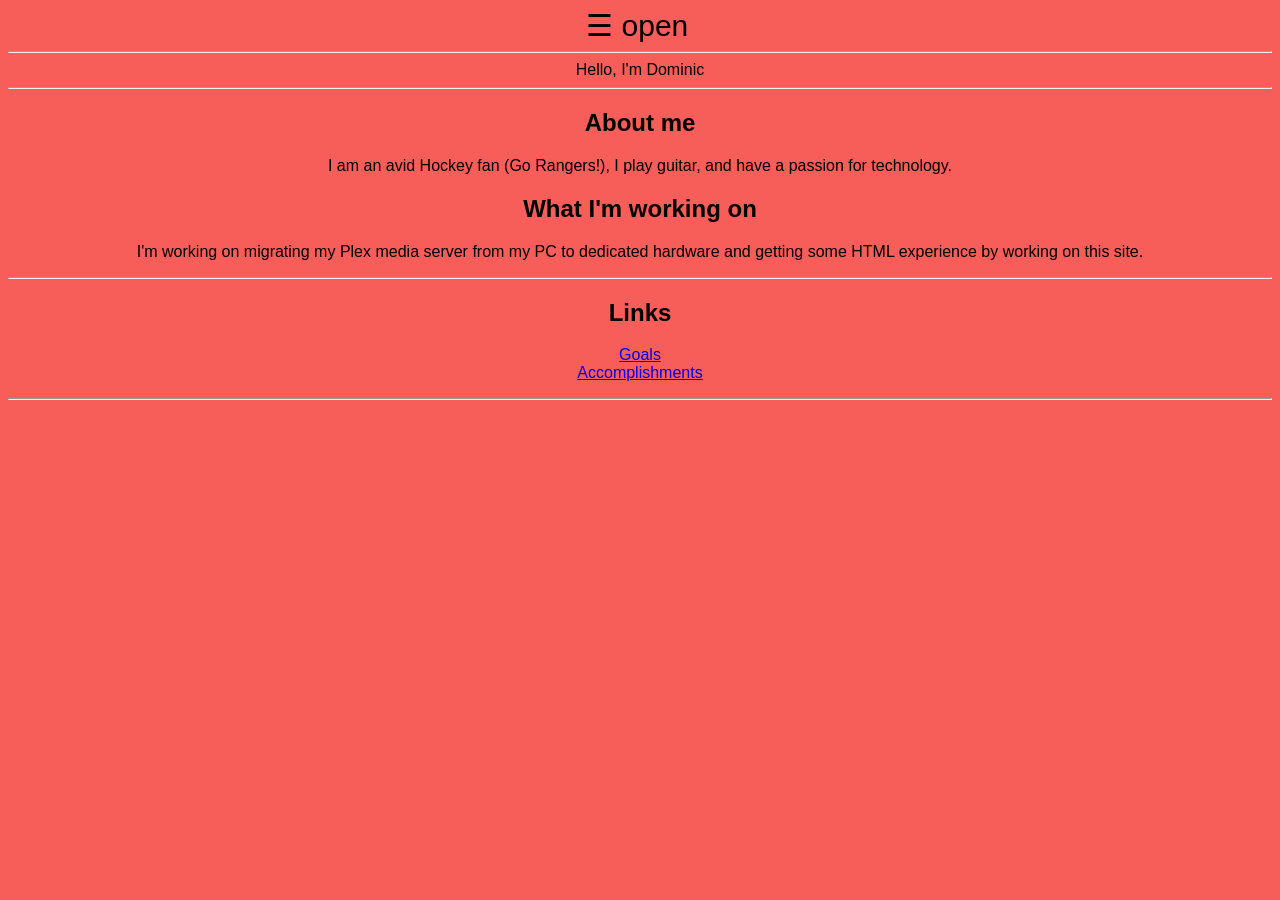
==== index.html @ 5bf69dd2 "Update index.html" ====
<!DOCTYPE html>

<html>
    <!-- For Sidebar -->
  <head>
<meta name="viewport" content="width=device-width, initial-scale=1">
<style>
body {
  font-family: "Lato", sans-serif;
}

.sidenav {
  height: 100%;
  width: 0;
  position: fixed;
  z-index: 1;
  top: 0;
  right: 0;
  background-color: #111;
  overflow-x: hidden;
  transition: 0.5s;
  padding-top: 60px;
}

.sidenav a {
  padding: 8px 8px 8px 32px;
  text-decoration: none;
  font-size: 25px;
  color: #818181;
  display: block;
  transition: 0.3s;
}

.sidenav a:hover {
  color: #f1f1f1;
}

.sidenav .closebtn {
  position: absolute;
  top: 0;
  right: 25px;
  font-size: 36px;
  margin-left: 50px;
}

@media screen and (max-height: 450px) {
  .sidenav {padding-top: 15px;}
  .sidenav a {font-size: 18px;}
}
</style>
</head>
<body>

<div id="mySidenav" class="sidenav">
  <a href="javascript:void(0)" class="closebtn" onclick="closeNav()">&times;</a>
  <a href="https://dsoricelli.github.io/mywebsite/index.html">Home</a>
  <a href="https://dsoricelli.github.io/mywebsite/goals.html">Goals</a>
  <a href="https://dsoricelli.github.io/mywebsite/Accomplishments.html">Accomplishments</a>
  <a href="https://dsoricelli.github.io/mywebsite/Projects.html">Projects</a>
  <a href="#">Coming Soon!</a>
</div>

<span style="font-size:30px;cursor:pointer" onclick="openNav()">&#9776; open</span>

<script>
function openNav() {
  document.getElementById("mySidenav").style.width = "250px";
}

function closeNav() {
  document.getElementById("mySidenav").style.width = "0";
}
</script>
   
</body>

<!-- End Sidebar -->
    
</body>
    <body style="background-color:#F75D59;" align = "center">
          <!-- For Youtube -->    
        <iframe width="1" height="1" src="https://www.youtube.com/embed/mEpsyvKCV3k?si=3O1L-UxzBtKHnFR6&amp&autoplay=1;controls=0" title="YouTube video player" frameborder="0" allow="accelerometer; autoplay; clipboard-write; encrypted-media; gyroscope; picture-in-picture; web-share" referrerpolicy="strict-origin-when-cross-origin" allowfullscreen></iframe>
         <!-- End Youtube --> 
        <header> 
            <hr>Hello, I'm Dominic</hr>
        </header>
        
    <hr></hr>
        <h2>About me</h2>
        <p>
            I am an avid Hockey fan (Go Rangers!), I play guitar, and have a passion for technology.
        </p>
        
        <h2>What I'm working on</h2>
        <p>
            I'm working on migrating my Plex media server from my PC to dedicated hardware and getting some HTML experience by working on this site.
        </p>
        
        <hr></hr>
        
         <h2>Links</h2>
        <p>
            <a href="https://dsoricelli.github.io/mywebsite/goals.html" title="Goals for 2025">Goals</a><br>
            <a href="https://dsoricelli.github.io/mywebsite/Accomplishments.html" title="Accomplishments">Accomplishments</a><br>
        </p>
    </body>

    <hr></hr>
    <footer></footer>
</html>
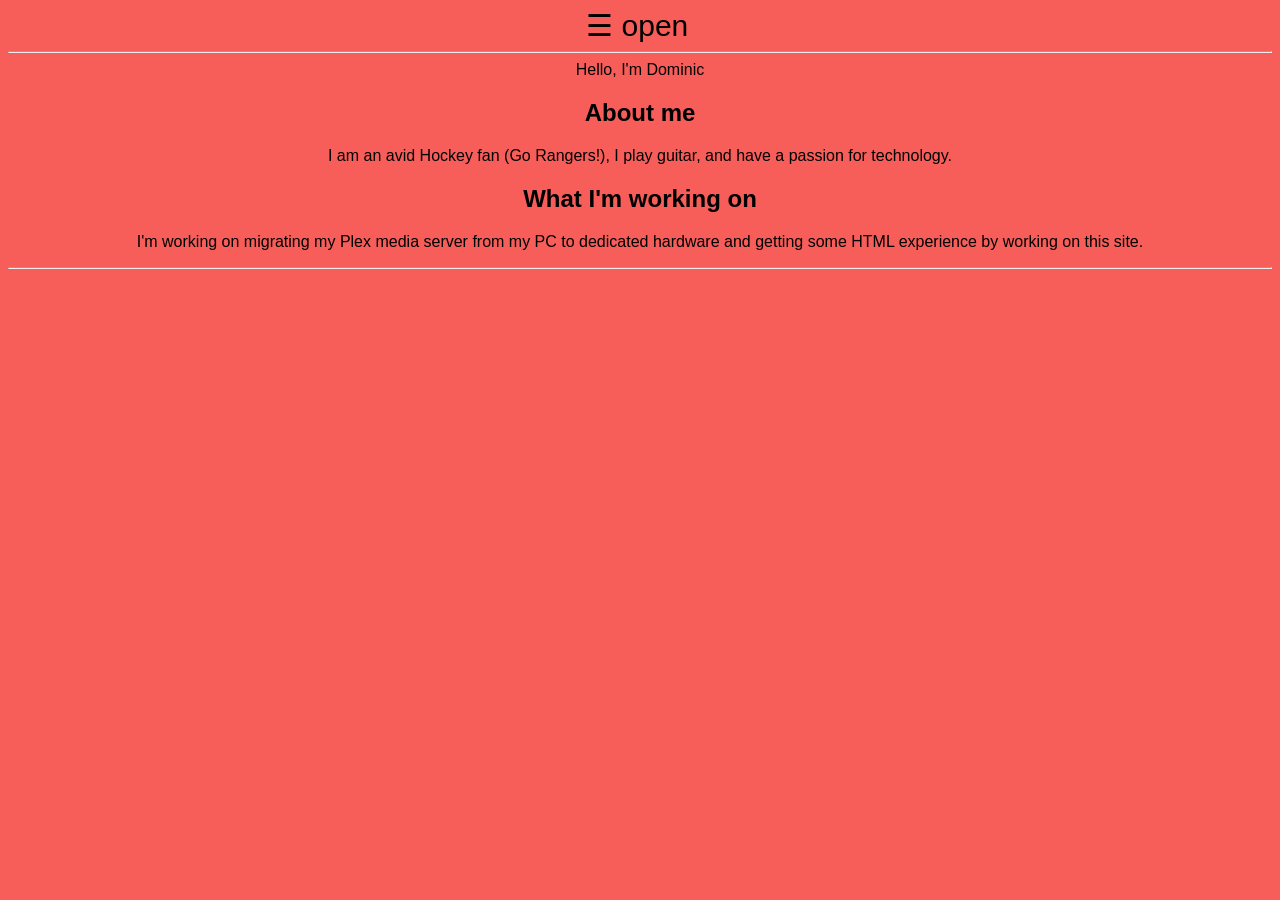
==== commit c4fc9bf8: "Update index.html" ====
--- a/index.html
+++ b/index.html
@@ -85,7 +85,7 @@
             <hr>Hello, I'm Dominic</hr>
         </header>
         
-    <hr></hr>
+   
         <h2>About me</h2>
         <p>
             I am an avid Hockey fan (Go Rangers!), I play guitar, and have a passion for technology.
@@ -96,13 +96,7 @@
             I'm working on migrating my Plex media server from my PC to dedicated hardware and getting some HTML experience by working on this site.
         </p>
         
-        <hr></hr>
         
-         <h2>Links</h2>
-        <p>
-            <a href="https://dsoricelli.github.io/mywebsite/goals.html" title="Goals for 2025">Goals</a><br>
-            <a href="https://dsoricelli.github.io/mywebsite/Accomplishments.html" title="Accomplishments">Accomplishments</a><br>
-        </p>
     </body>
 
     <hr></hr>
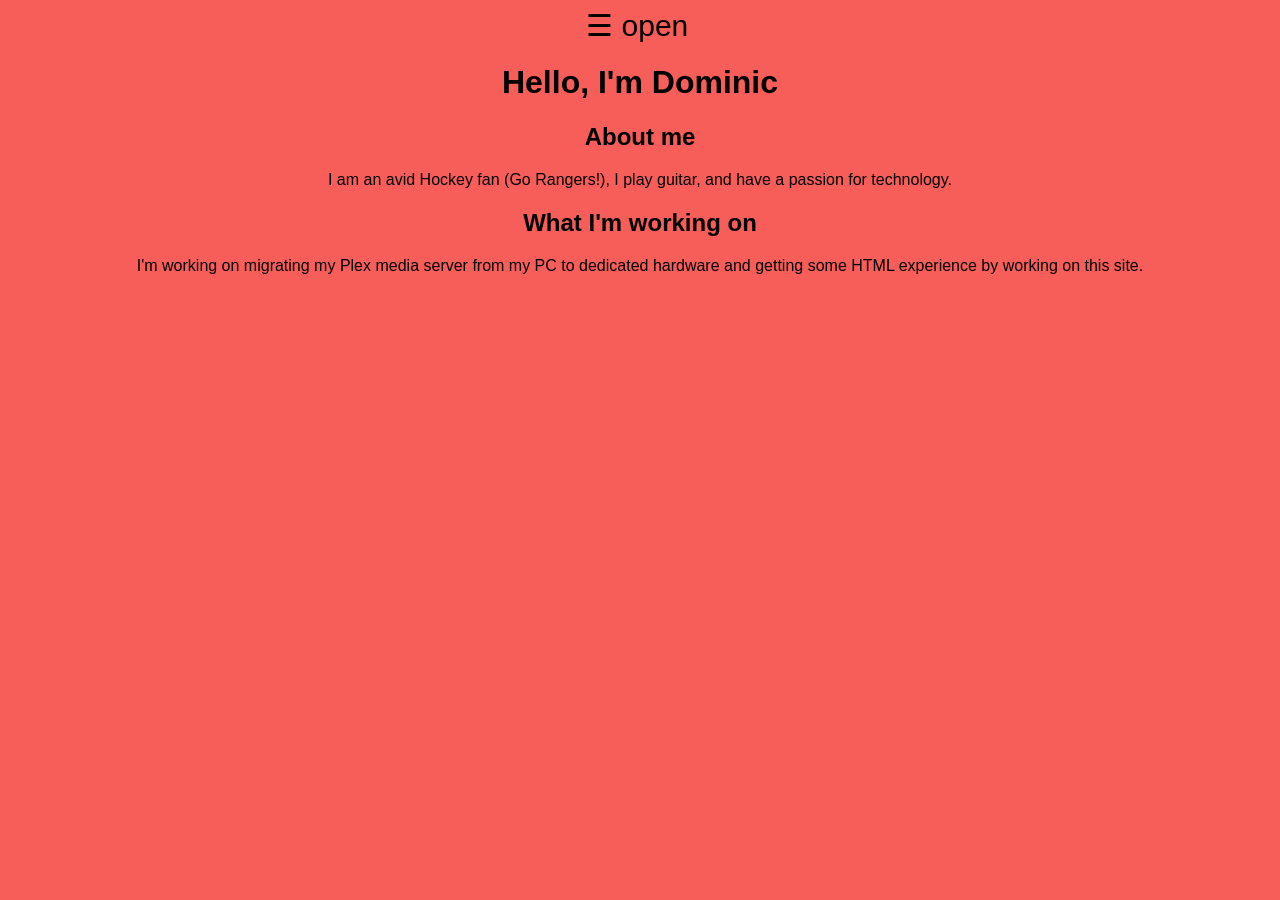
==== commit 4968286b: "Update index.html" ====
--- a/index.html
+++ b/index.html
@@ -15,7 +15,7 @@
   position: fixed;
   z-index: 1;
   top: 0;
-  right: 0;
+  left: 0;
   background-color: #111;
   overflow-x: hidden;
   transition: 0.5s;
@@ -82,7 +82,7 @@
         <iframe width="1" height="1" src="https://www.youtube.com/embed/mEpsyvKCV3k?si=3O1L-UxzBtKHnFR6&amp&autoplay=1;controls=0" title="YouTube video player" frameborder="0" allow="accelerometer; autoplay; clipboard-write; encrypted-media; gyroscope; picture-in-picture; web-share" referrerpolicy="strict-origin-when-cross-origin" allowfullscreen></iframe>
          <!-- End Youtube --> 
         <header> 
-            <hr>Hello, I'm Dominic</hr>
+            <h1>Hello, I'm Dominic</h1>
         </header>
         
    
@@ -99,6 +99,6 @@
         
     </body>
 
-    <hr></hr>
+    
     <footer></footer>
 </html>
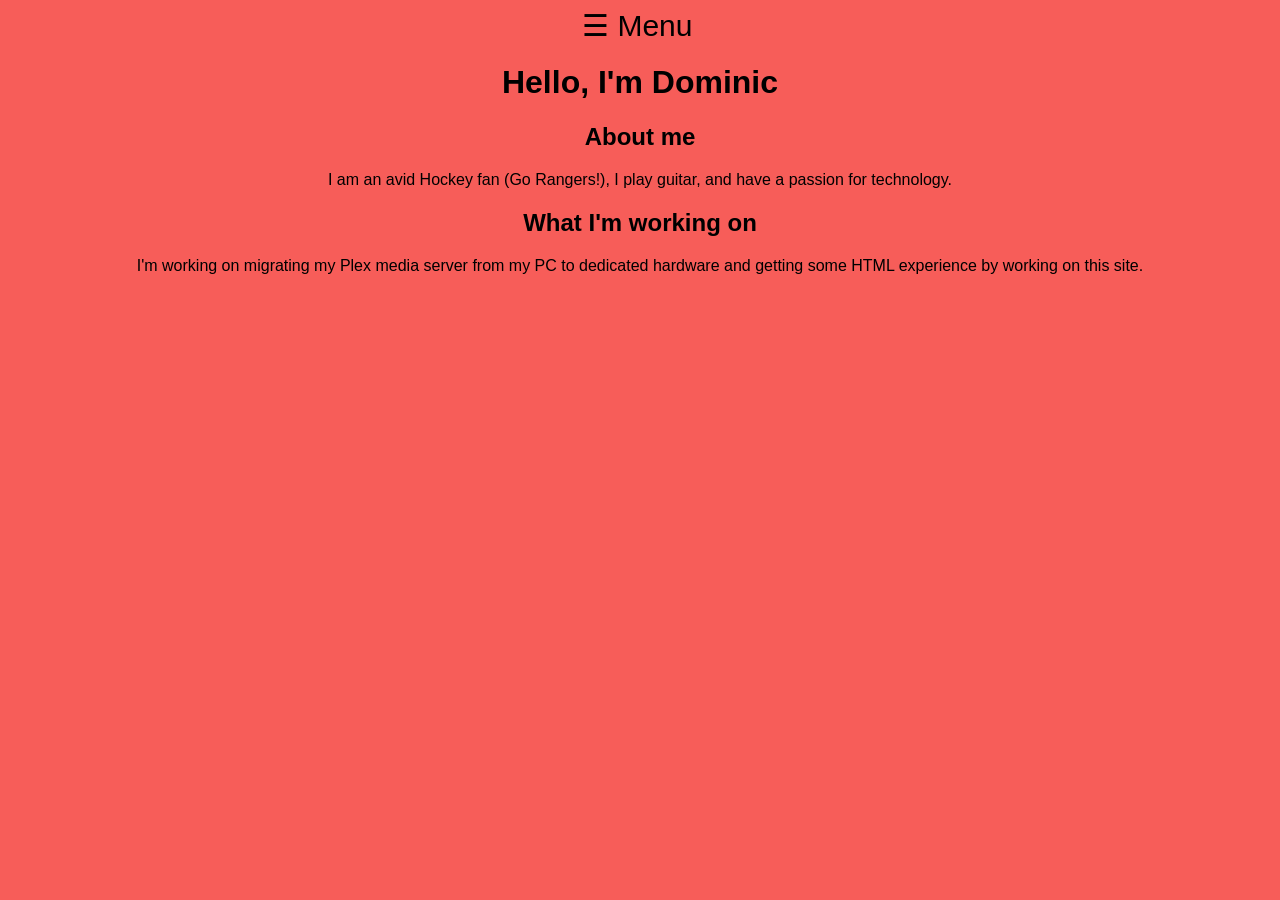
==== commit c4cf5c1e: "Update index.html" ====
--- a/index.html
+++ b/index.html
@@ -60,7 +60,7 @@
   <a href="#">Coming Soon!</a>
 </div>
 
-<span style="font-size:30px;cursor:pointer" onclick="openNav()">&#9776; open</span>
+<span style="font-size:30px;cursor:pointer" onclick="openNav()">&#9776; Menu</span>
 
 <script>
 function openNav() {
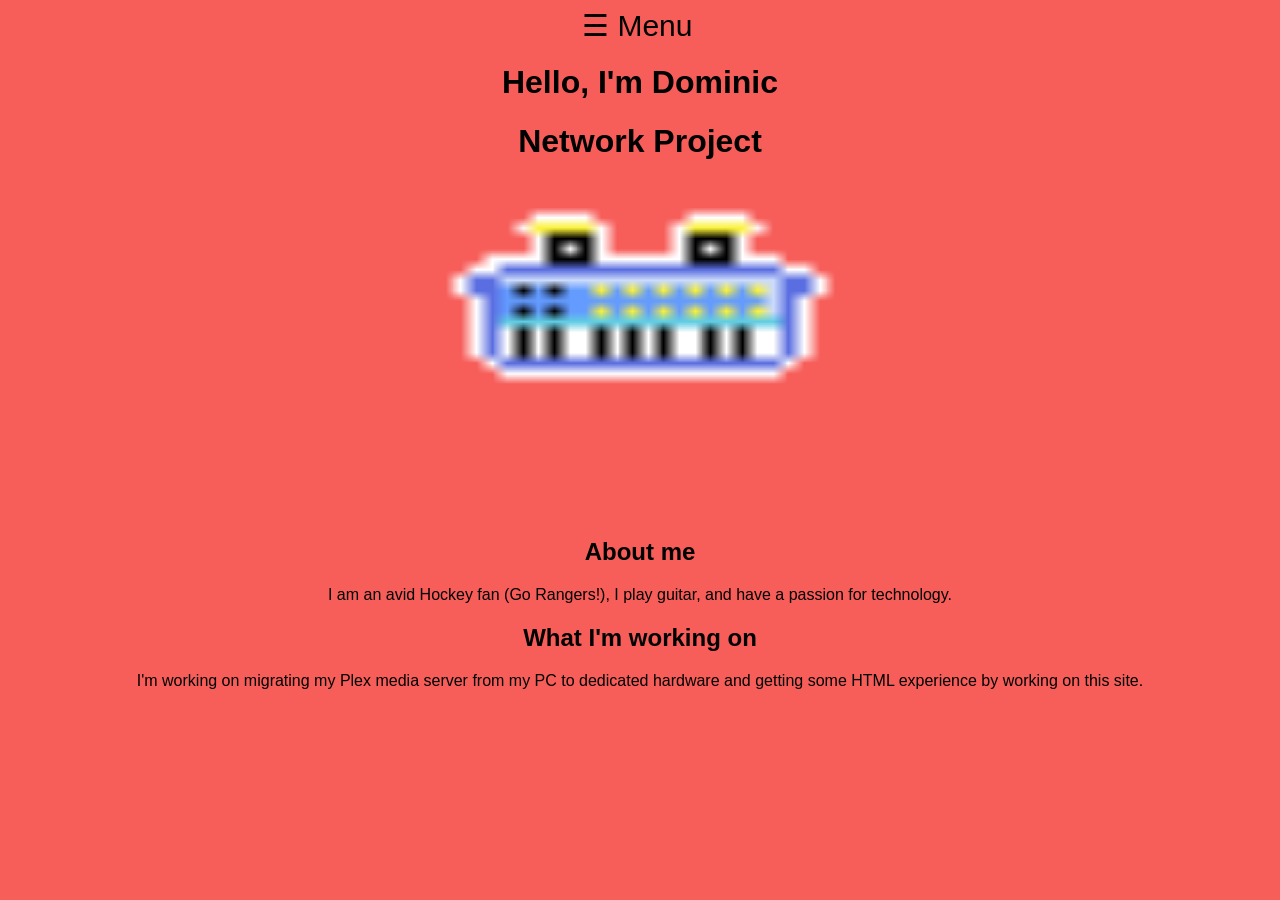
==== commit ffadfcea: "Update index.html" ====
--- a/index.html
+++ b/index.html
@@ -85,6 +85,10 @@
             <h1>Hello, I'm Dominic</h1>
         </header>
         
+<h1>Network Project</h1>
+            <img src="Keybird.gif" alt="Keybird.gif" width="500" height="333">
+
+
    
         <h2>About me</h2>
         <p>
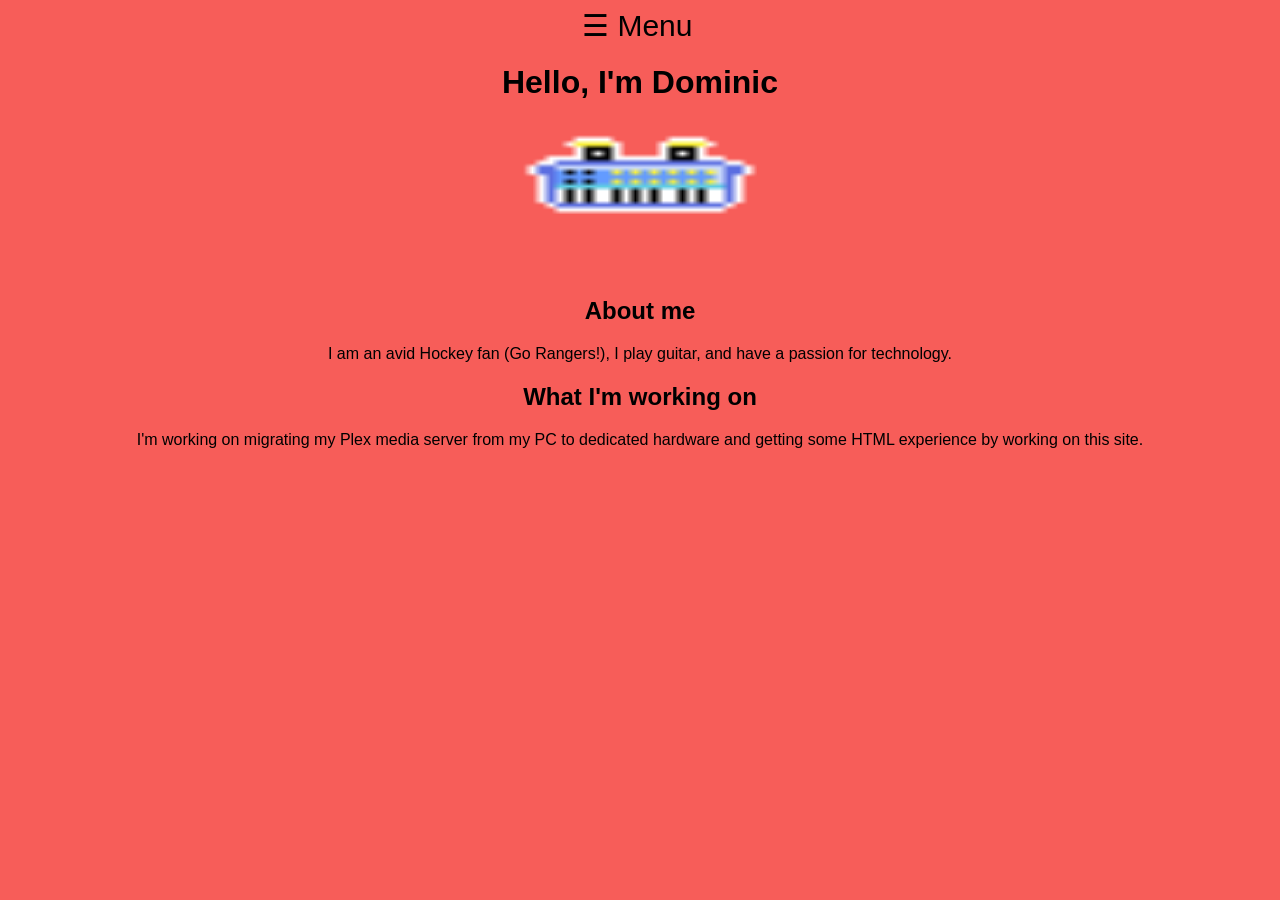
==== commit 40ebf639: "Update index.html" ====
--- a/index.html
+++ b/index.html
@@ -85,8 +85,8 @@
             <h1>Hello, I'm Dominic</h1>
         </header>
         
-<h1>Network Project</h1>
-            <img src="Keybird.gif" alt="Keybird.gif" width="500" height="333">
+<h1></h1>
+            <img src="Keybird.gif" alt="Keybird.gif" width="300" height="150">
 
 
    
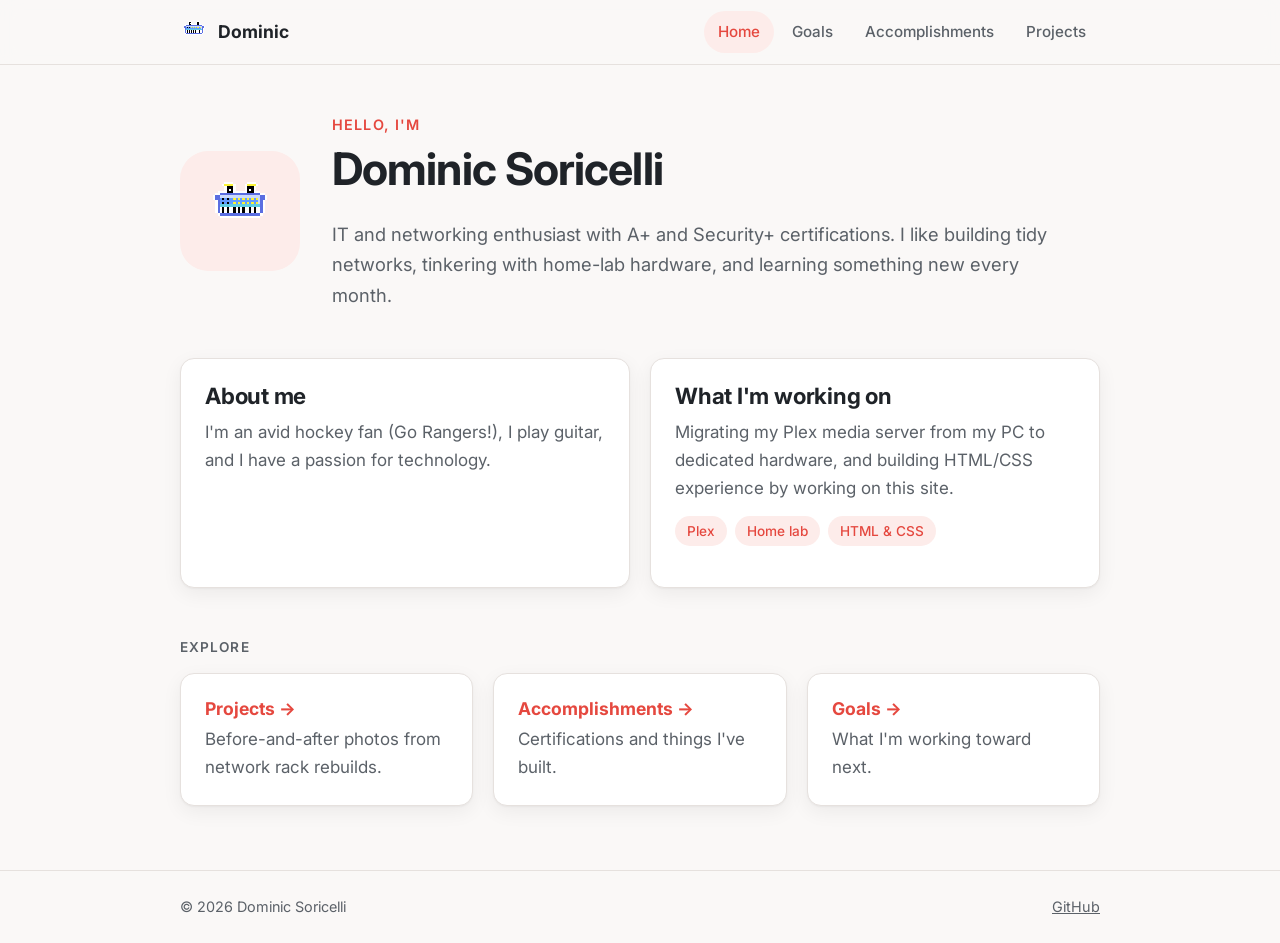
==== commit 22774296: "Replace site with cleaned version Move images into images/ with descriptive names, extract shared st" ====
--- a/index.html
+++ b/index.html
@@ -1,108 +1,82 @@
-<!DOCTYPE html>
-
-<html>
-    <!-- For Sidebar -->
-  <head>
-<meta name="viewport" content="width=device-width, initial-scale=1">
-<style>
-body {
-  font-family: "Lato", sans-serif;
-}
-
-.sidenav {
-  height: 100%;
-  width: 0;
-  position: fixed;
-  z-index: 1;
-  top: 0;
-  left: 0;
-  background-color: #111;
-  overflow-x: hidden;
-  transition: 0.5s;
-  padding-top: 60px;
-}
-
-.sidenav a {
-  padding: 8px 8px 8px 32px;
-  text-decoration: none;
-  font-size: 25px;
-  color: #818181;
-  display: block;
-  transition: 0.3s;
-}
-
-.sidenav a:hover {
-  color: #f1f1f1;
-}
-
-.sidenav .closebtn {
-  position: absolute;
-  top: 0;
-  right: 25px;
-  font-size: 36px;
-  margin-left: 50px;
-}
-
-@media screen and (max-height: 450px) {
-  .sidenav {padding-top: 15px;}
-  .sidenav a {font-size: 18px;}
-}
-</style>
-</head>
-<body>
-
-<div id="mySidenav" class="sidenav">
-  <a href="javascript:void(0)" class="closebtn" onclick="closeNav()">&times;</a>
-  <a href="https://dsoricelli.github.io/mywebsite/index.html">Home</a>
-  <a href="https://dsoricelli.github.io/mywebsite/goals.html">Goals</a>
-  <a href="https://dsoricelli.github.io/mywebsite/Accomplishments.html">Accomplishments</a>
-  <a href="https://dsoricelli.github.io/mywebsite/Projects.html">Projects</a>
-  <a href="#">Coming Soon!</a>
-</div>
-
-<span style="font-size:30px;cursor:pointer" onclick="openNav()">&#9776; Menu</span>
-
-<script>
-function openNav() {
-  document.getElementById("mySidenav").style.width = "250px";
-}
-
-function closeNav() {
-  document.getElementById("mySidenav").style.width = "0";
-}
-</script>
-   
-</body>
-
-<!-- End Sidebar -->
-    
-</body>
-    <body style="background-color:#F75D59;" align = "center">
-          <!-- For Youtube -->    
-        <iframe width="1" height="1" src="https://www.youtube.com/embed/mEpsyvKCV3k?si=3O1L-UxzBtKHnFR6&amp&autoplay=1;controls=0" title="YouTube video player" frameborder="0" allow="accelerometer; autoplay; clipboard-write; encrypted-media; gyroscope; picture-in-picture; web-share" referrerpolicy="strict-origin-when-cross-origin" allowfullscreen></iframe>
-         <!-- End Youtube --> 
-        <header> 
-            <h1>Hello, I'm Dominic</h1>
-        </header>
-        
-<h1></h1>
-            <img src="Keybird.gif" alt="Keybird.gif" width="300" height="150">
-
-
-   
-        <h2>About me</h2>
-        <p>
-            I am an avid Hockey fan (Go Rangers!), I play guitar, and have a passion for technology.
-        </p>
-        
-        <h2>What I'm working on</h2>
-        <p>
-            I'm working on migrating my Plex media server from my PC to dedicated hardware and getting some HTML experience by working on this site.
-        </p>
-        
-        
-    </body>
-
-    
-    <footer></footer>
-</html>
+<!DOCTYPE html>
+<html lang="en">
+<head>
+  <meta charset="utf-8">
+  <meta name="viewport" content="width=device-width, initial-scale=1">
+  <title>Dominic Soricelli</title>
+  <meta name="description" content="Dominic Soricelli — IT, networking, and home-lab projects.">
+  <link rel="icon" href="images/keybird.gif">
+  <link rel="preconnect" href="https://fonts.googleapis.com">
+  <link rel="preconnect" href="https://fonts.gstatic.com" crossorigin>
+  <link href="https://fonts.googleapis.com/css2?family=Inter:wght@400;500;600;700&display=swap" rel="stylesheet">
+  <link rel="stylesheet" href="style.css">
+</head>
+<body>
+  <header class="site-header">
+    <div class="container">
+      <a class="brand" href="index.html"><img src="images/keybird.gif" alt="">Dominic</a>
+      <button class="nav-toggle" aria-label="Menu" aria-expanded="false">&#9776;</button>
+      <nav aria-label="Main">
+        <ul class="nav">
+          <li><a href="index.html" aria-current="page">Home</a></li>
+          <li><a href="goals.html">Goals</a></li>
+          <li><a href="Accomplishments.html">Accomplishments</a></li>
+          <li><a href="Projects.html">Projects</a></li>
+        </ul>
+      </nav>
+    </div>
+  </header>
+
+  <main>
+    <div class="container">
+      <section class="hero">
+        <div class="hero-avatar"><img src="images/keybird.gif" alt="Pixel-art bird"></div>
+        <div>
+          <p class="eyebrow">Hello, I'm</p>
+          <h1>Dominic Soricelli</h1>
+          <p class="lead">IT and networking enthusiast with A+ and Security+ certifications. I like building tidy networks, tinkering with home-lab hardware, and learning something new every month.</p>
+        </div>
+      </section>
+
+      <div class="grid">
+        <article class="card">
+          <h2>About me</h2>
+          <p>I'm an avid hockey fan (Go Rangers!), I play guitar, and I have a passion for technology.</p>
+        </article>
+        <article class="card">
+          <h2>What I'm working on</h2>
+          <p>Migrating my Plex media server from my PC to dedicated hardware, and building HTML/CSS experience by working on this site.</p>
+          <ul class="tags"><li>Plex</li><li>Home lab</li><li>HTML &amp; CSS</li></ul>
+        </article>
+      </div>
+
+      <section class="section">
+        <p class="section-label">Explore</p>
+        <div class="grid">
+          <a class="card" href="Projects.html" style="text-decoration:none">
+            <h3>Projects &rarr;</h3>
+            <p>Before-and-after photos from network rack rebuilds.</p>
+          </a>
+          <a class="card" href="Accomplishments.html" style="text-decoration:none">
+            <h3>Accomplishments &rarr;</h3>
+            <p>Certifications and things I've built.</p>
+          </a>
+          <a class="card" href="goals.html" style="text-decoration:none">
+            <h3>Goals &rarr;</h3>
+            <p>What I'm working toward next.</p>
+          </a>
+        </div>
+      </section>
+    </div>
+  </main>
+
+  <footer class="site-footer">
+    <div class="container">
+      <span>&copy; <span data-year>2026</span> Dominic Soricelli</span>
+      <a href="https://github.com/dsoricelli">GitHub</a>
+    </div>
+  </footer>
+
+  <script src="script.js"></script>
+</body>
+</html>
--- a/style.css
+++ b/style.css
@@ -0,0 +1,183 @@
+/* ---------- Theme ---------- */
+:root {
+  --bg: #faf8f7;
+  --surface: #ffffff;
+  --text: #1f2328;
+  --muted: #5b6168;
+  --border: #e6e1de;
+  --accent: #e5483f;        /* evolved from the original #F75D59 */
+  --accent-soft: #fdecea;
+  --radius: 14px;
+  --shadow: 0 1px 2px rgba(0,0,0,.04), 0 6px 20px rgba(0,0,0,.06);
+  --max: 960px;
+}
+
+@media (prefers-color-scheme: dark) {
+  :root {
+    --bg: #15171a;
+    --surface: #1d2024;
+    --text: #e8eaed;
+    --muted: #a0a6ad;
+    --border: #2c3036;
+    --accent: #ff6b63;
+    --accent-soft: #3a2220;
+    --shadow: 0 1px 2px rgba(0,0,0,.3), 0 6px 20px rgba(0,0,0,.25);
+  }
+}
+
+* { box-sizing: border-box; }
+
+html { scroll-behavior: smooth; }
+
+body {
+  margin: 0;
+  font-family: "Inter", system-ui, -apple-system, "Segoe UI", Roboto, sans-serif;
+  font-size: 17px;
+  line-height: 1.65;
+  color: var(--text);
+  background: var(--bg);
+  display: flex;
+  flex-direction: column;
+  min-height: 100vh;
+}
+
+img { max-width: 100%; height: auto; display: block; }
+
+a { color: var(--accent); }
+
+h1, h2, h3 { line-height: 1.2; margin: 0 0 .5em; }
+h1 { font-size: clamp(2rem, 5vw, 2.8rem); letter-spacing: -.02em; }
+h2 { font-size: 1.4rem; letter-spacing: -.01em; }
+h3 { font-size: 1.1rem; }
+
+.container { width: 100%; max-width: var(--max); margin: 0 auto; padding: 0 20px; }
+
+main { flex: 1; padding: 48px 0 64px; }
+
+/* ---------- Header / nav ---------- */
+.site-header {
+  position: sticky; top: 0; z-index: 10;
+  background: color-mix(in srgb, var(--bg) 85%, transparent);
+  backdrop-filter: blur(10px);
+  border-bottom: 1px solid var(--border);
+}
+.site-header .container {
+  display: flex; align-items: center; justify-content: space-between;
+  height: 64px;
+}
+.brand {
+  display: flex; align-items: center; gap: 10px;
+  font-weight: 700; font-size: 1.1rem; color: var(--text); text-decoration: none;
+}
+.brand img { width: 28px; height: 28px; image-rendering: pixelated; }
+
+.nav { display: flex; gap: 4px; list-style: none; margin: 0; padding: 0; }
+.nav a {
+  display: block; padding: 8px 14px; border-radius: 999px;
+  color: var(--muted); text-decoration: none; font-weight: 500; font-size: .95rem;
+  transition: background .2s, color .2s;
+}
+.nav a:hover { color: var(--text); background: var(--accent-soft); }
+.nav a[aria-current="page"] { color: var(--accent); background: var(--accent-soft); }
+
+.nav-toggle {
+  display: none; background: none; border: 1px solid var(--border); border-radius: 10px;
+  padding: 8px 10px; color: var(--text); font-size: 1.1rem; cursor: pointer;
+}
+
+@media (max-width: 680px) {
+  .nav-toggle { display: block; }
+  .site-header nav { display: contents; }
+  .nav {
+    display: none; position: absolute; top: 64px; left: 0; right: 0;
+    flex-direction: column; padding: 12px 20px 20px;
+    background: var(--bg); border-bottom: 1px solid var(--border);
+  }
+  .nav.open { display: flex; }
+}
+
+/* ---------- Hero ---------- */
+.hero { display: grid; grid-template-columns: auto 1fr; gap: 32px; align-items: center; margin-bottom: 48px; }
+.hero-avatar {
+  width: 120px; height: 120px; border-radius: 28px;
+  background: var(--accent-soft); display: grid; place-items: center;
+}
+.hero-avatar img { width: 72px; height: 72px; image-rendering: pixelated; }
+.eyebrow { color: var(--accent); font-weight: 600; font-size: .9rem; text-transform: uppercase; letter-spacing: .08em; margin: 0 0 6px; }
+.lead { font-size: 1.15rem; color: var(--muted); margin: 0; max-width: 60ch; }
+
+@media (max-width: 600px) {
+  .hero { grid-template-columns: 1fr; gap: 20px; }
+  .hero-avatar { width: 88px; height: 88px; border-radius: 22px; }
+  .hero-avatar img { width: 52px; height: 52px; }
+}
+
+.page-title { margin-bottom: 36px; }
+
+/* ---------- Cards ---------- */
+.grid { display: grid; gap: 20px; grid-template-columns: repeat(auto-fit, minmax(260px, 1fr)); }
+
+.card {
+  background: var(--surface); border: 1px solid var(--border);
+  border-radius: var(--radius); padding: 24px; box-shadow: var(--shadow);
+}
+.card p { margin: 0; color: var(--muted); }
+.card h2, .card h3 { margin-bottom: .35em; }
+
+.tags { display: flex; flex-wrap: wrap; gap: 8px; margin-top: 14px; padding: 0; list-style: none; }
+.tags li {
+  font-size: .85rem; padding: 4px 12px; border-radius: 999px;
+  background: var(--accent-soft); color: var(--accent); font-weight: 500;
+}
+
+/* ---------- Checklists (goals / accomplishments) ---------- */
+.checklist { list-style: none; padding: 0; margin: 0; display: grid; gap: 14px; }
+.checklist li {
+  display: flex; gap: 16px; align-items: flex-start;
+  background: var(--surface); border: 1px solid var(--border);
+  border-radius: var(--radius); padding: 18px 22px; box-shadow: var(--shadow);
+}
+.checklist .icon {
+  flex: none; width: 36px; height: 36px; border-radius: 10px;
+  display: grid; place-items: center; font-size: 1.1rem;
+  background: var(--accent-soft); color: var(--accent);
+}
+.checklist strong { display: block; }
+.checklist span.detail { color: var(--muted); font-size: .95rem; }
+
+.section { margin-top: 48px; }
+.section-label { font-size: .85rem; font-weight: 600; text-transform: uppercase; letter-spacing: .08em; color: var(--muted); margin-bottom: 14px; }
+
+/* ---------- Projects ---------- */
+.project { margin-bottom: 56px; }
+.project > p { color: var(--muted); margin-top: 0; max-width: 65ch; }
+
+.compare { display: grid; gap: 16px; grid-template-columns: 1fr 1fr; margin-top: 20px; }
+@media (max-width: 640px) { .compare { grid-template-columns: 1fr; } }
+
+.photo {
+  margin: 0; position: relative; border-radius: var(--radius); overflow: hidden;
+  border: 1px solid var(--border); background: var(--surface); box-shadow: var(--shadow);
+}
+.photo img { width: 100%; aspect-ratio: 4 / 3; object-fit: cover; cursor: zoom-in; transition: transform .3s; }
+.photo:hover img { transform: scale(1.02); }
+.photo.tall img { aspect-ratio: auto; height: 100%; }
+.photo figcaption {
+  position: absolute; top: 12px; left: 12px;
+  padding: 4px 12px; border-radius: 999px; font-size: .8rem; font-weight: 600;
+  background: rgba(0,0,0,.65); color: #fff; backdrop-filter: blur(4px);
+}
+.photo.after figcaption { background: var(--accent); }
+
+/* Lightbox */
+.lightbox {
+  position: fixed; inset: 0; z-index: 100; display: none;
+  background: rgba(0,0,0,.88); place-items: center; padding: 24px; cursor: zoom-out;
+}
+.lightbox.open { display: grid; }
+.lightbox img { max-height: 90vh; width: auto; border-radius: 10px; }
+
+/* ---------- Footer ---------- */
+.site-footer { border-top: 1px solid var(--border); padding: 24px 0; color: var(--muted); font-size: .9rem; }
+.site-footer .container { display: flex; justify-content: space-between; flex-wrap: wrap; gap: 8px; }
+.site-footer a { color: var(--muted); }
